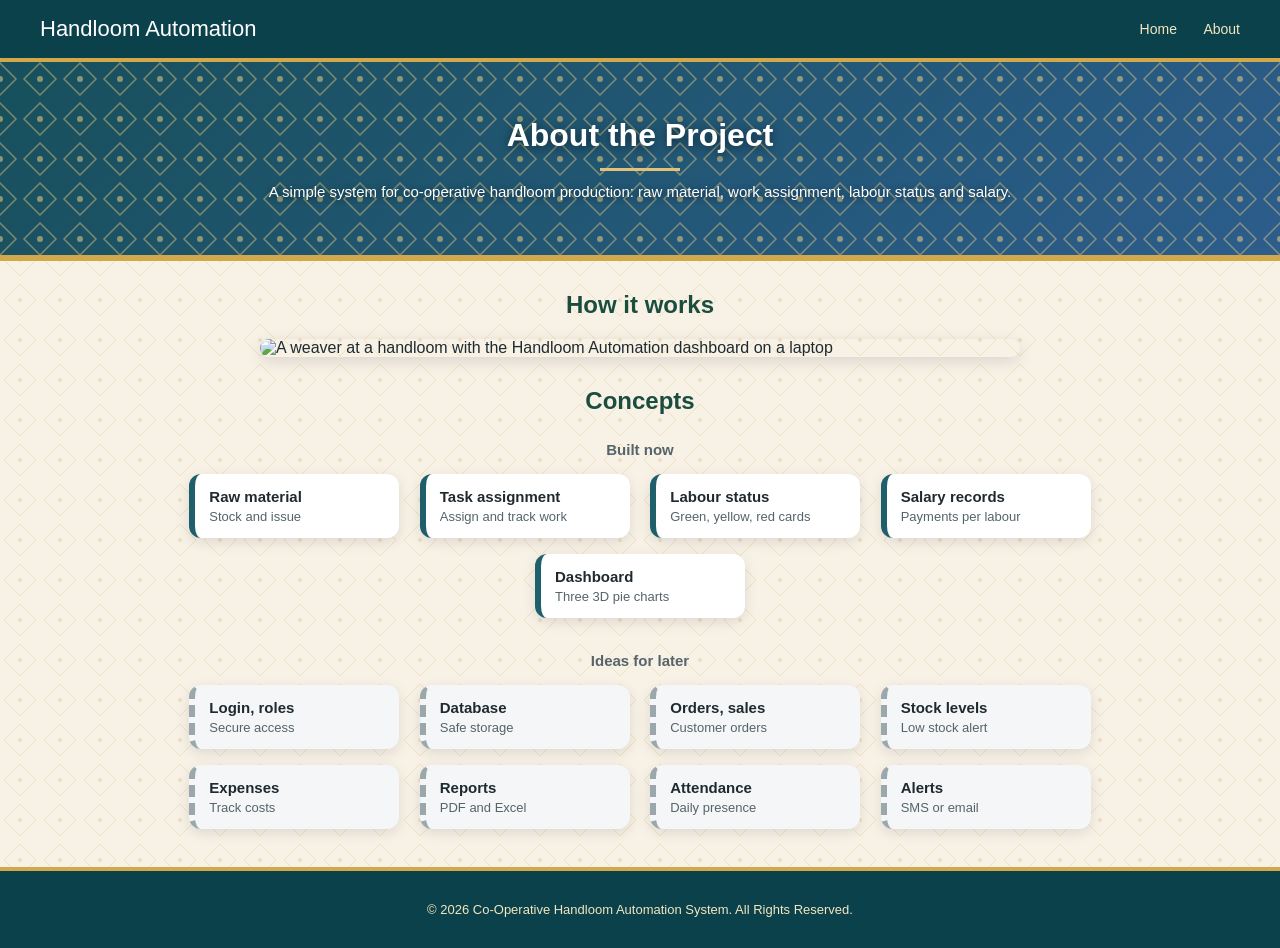
==== about.html @ 0d376936 "Fourth commit" ====
<!DOCTYPE html>
<html lang="en">
<head>
    <meta charset="UTF-8">
    <meta name="viewport" content="width=device-width, initial-scale=1.0">
    <title>About - Handloom Automation</title>
    <link rel="stylesheet" href="style1.css" type="text/css">
    <style>
        .illustration {
    max-width: 760px;
    margin: 0 auto 30px auto;
}
.illustration img {
    display: block;
    width: 100%;
    height: auto;
    border-radius: 14px;
    box-shadow: 0 4px 16px rgba(0, 0, 0, 0.12);
}

.sub-title {
    text-align: center;
    margin: 26px 0 8px 0;
    font-size: 15px;
    color: #55646b;
}
.concepts { text-align: center; }
.concept {
    display: inline-block;
    width: 210px;
    margin: 8px;
    padding: 14px;
    background: white;
    border-left: 6px solid #1f5f6b;
    border-radius: 12px;
    box-shadow: 0 4px 14px rgba(0, 0, 0, 0.10);
    text-align: left;
    vertical-align: top;
}
.concept h4 { margin: 0 0 4px 0; font-size: 15px; }
.concept p { margin: 0; font-size: 13px; color: #55646b; }
.concept.idea {
    background: #f4f6f7;
    border-left: 6px dashed #9aa8ae;
}
    </style>

</head>
<body>

    <header>
        <h1>Handloom Automation</h1>
        <nav>
            <a href="c:/weaver/index.html">Home</a>
            <a href="c:/weaver/about.html">About</a>
        </nav>
    </header>

    <section class="hero">
        <h2>About the Project</h2>
        <div class="zari"></div>
        <p>A simple system for co-operative handloom production: raw material, work assignment, labour status and salary.</p>
    </section>

    <main>
        <h2 class="section-title">How it works</h2>
        <div class="illustration">
            <img src="illustration.svg" alt="A weaver at a handloom with the Handloom Automation dashboard on a laptop">
        </div>

        <h2 class="section-title">Concepts</h2>

        <h3 class="sub-title">Built now</h3>
        <div class="concepts">
            <div class="concept"><h4>Raw material</h4><p>Stock and issue</p></div>
            <div class="concept"><h4>Task assignment</h4><p>Assign and track work</p></div>
            <div class="concept"><h4>Labour status</h4><p>Green, yellow, red cards</p></div>
            <div class="concept"><h4>Salary records</h4><p>Payments per labour</p></div>
            <div class="concept"><h4>Dashboard</h4><p>Three 3D pie charts</p></div>
        </div>

        <h3 class="sub-title">Ideas for later</h3>
        <div class="concepts">
            <div class="concept idea"><h4>Login, roles</h4><p>Secure access</p></div>
            <div class="concept idea"><h4>Database</h4><p>Safe storage</p></div>
            <div class="concept idea"><h4>Orders, sales</h4><p>Customer orders</p></div>
            <div class="concept idea"><h4>Stock levels</h4><p>Low stock alert</p></div>
            <div class="concept idea"><h4>Expenses</h4><p>Track costs</p></div>
            <div class="concept idea"><h4>Reports</h4><p>PDF and Excel</p></div>
            <div class="concept idea"><h4>Attendance</h4><p>Daily presence</p></div>
            <div class="concept idea"><h4>Alerts</h4><p>SMS or email</p></div>
        </div>
    </main>

    <footer>
        <p>&copy; 2026 Co-Operative Handloom Automation System. All Rights Reserved.</p>
    </footer>

</body>
</html>
---- style1.css ----
* { box-sizing: border-box; }

        /* Whole page: soft ivory with a faint gold weave pattern */
        body {
            margin: 0;
            font-family: "Poppins", Arial, sans-serif;
            color: #1f2a30;
            background-color: #f7f1e6;
            background-image: url("data:image/svg+xml,%3Csvg xmlns='http://www.w3.org/2000/svg' width='40' height='40'%3E%3Cpath d='M20 4 L36 20 L20 36 L4 20 Z' fill='none' stroke='%23c9a24a' stroke-width='1' opacity='.22'/%3E%3Ccircle cx='20' cy='20' r='2' fill='%23c9a24a' opacity='.25'/%3E%3C/svg%3E");
        }

        /* ---------- Header ---------- */
        header {
            background: #0b414b;
            padding: 16px 40px;
            overflow: hidden;
            border-bottom: 4px solid #d1a94b;
        }
        header h1 {
            float: left;
            margin: 0;
            font-size: 22px;
            font-weight: 500;
            color: white;
        }
        header nav { float: right; padding-top: 4px; }
        header nav a {
            margin-left: 22px;
            color: #f3e6c0;
            text-decoration: none;
            font-size: 14px;
        }

        /* ---------- Banner: woven saree look ---------- */
        .hero {
            padding: 55px 20px;
            text-align: center;
            color: white;
            border-bottom: 6px solid #d1a94b;
            background-color: #17505c;
            /* 1) your saree.jpg  2) gold weave pattern  3) colour fade */
            background-image:
                url("saree.jpg"),
                url("data:image/svg+xml,%3Csvg xmlns='http://www.w3.org/2000/svg' width='40' height='40'%3E%3Cpath d='M20 4 L36 20 L20 36 L4 20 Z' fill='none' stroke='%23e0c27a' stroke-width='1.5' opacity='.5'/%3E%3Ccircle cx='20' cy='20' r='3' fill='%23e0c27a' opacity='.6'/%3E%3C/svg%3E"),
                linear-gradient(135deg, #17505c, #2c5d8c);
            background-size: cover, 40px 40px, cover;
            background-position: center;
        }
        .hero h2 {
            margin: 0 0 8px 0;
            font-size: 32px;
            font-weight: 600;
            text-shadow: 0 2px 10px rgba(0, 0, 0, 0.5);
        }
        .hero p {
            margin: 0;
            font-size: 15px;
            text-shadow: 0 1px 6px rgba(0, 0, 0, 0.5);
        }
        .hero .zari {
            width: 80px;
            height: 3px;
            margin: 14px auto 12px auto;
            background: #e0c27a;
        }


         .portal-container {
            max-width: 1100px;
            margin: 48px auto;
            padding: 0 16px;
            
        }

        .portal-container .zari {
            width: 80px;
            height: 3px;
            margin: 0px auto 15px auto;
            background: #e0c27a;
        }


        .section-title {
            text-align: center;
            margin-bottom: 20px;
            color: #1b4d3e;
        }

         .cards-wrapper {
            display: flex;
            gap: 32px;
            justify-content: center;
            
        }

        .portal-card {

            /* background-image:
                url("saree.jpg"),
                url("data:image/svg+xml,%3Csvg xmlns='http://www.w3.org/2000/svg' width='40' height='40'%3E%3Cpath d='M20 4 L36 20 L20 36 L4 20 Z' fill='none' stroke='%23e0c27a' stroke-width='1.5' opacity='.5'/%3E%3Ccircle cx='20' cy='20' r='3' fill='%23e0c27a' opacity='.6'/%3E%3C/svg%3E"),
                linear-gradient(135deg, #17505c, #2c5d8c);*/
            border-radius: 10px; 
            box-shadow: 0 4px 15px rgba(0,0,0,0.1);
            width: 320px;
            padding: 32px;
            text-align: center;
            border-top: 4px solid #e0c27a; 
            background: white;
        }

        .portal-card:hover {
            transform: translateY(-8px);
        }

        .portal-card h3 {
            color: #1b4d3e;
            margin-bottom: 16px;
            font-size: 24px;
        }

        .portal-card p {
            color: #666;
            margin-bottom: 24px;
            line-height: 1.5;
            font-size: 15.2px;
        }
        .icon {
            font-size: 40px;
        }

        .btn {
            display: inline-block;
            background-color: #27ae60;
            color: white;
            padding: 12.8px 28.8px;
            border-radius: 5px;
            text-decoration: none;
            font-weight: bold;
        }

         .btn-admin{
            display: inline-block;
            background-color: #27ae60;
            color: white;
            padding: 12.8px 28.8px;
            border-radius: 5px;
            text-decoration: none;
            font-weight: bold;
        }

        .btn:hover {
            background-color: #219150;
        }

        .btn-admin {
            background-color: #e67e22;
        }

        .btn-admin:hover {
            background-color: #d35400;
        }

        /* ---------- Main ---------- */
        main {
            width: 92%;
            max-width: 1000px;
            margin: 30px auto;
        }

       
        /* ---------- Footer ---------- */
        footer {
            padding: 18px;
            background: #0b414b;
            border-top: 4px solid #d1a94b;
            color: #f3e6c0;
            text-align: center;
            font-size: 13px;
        }

        /* ---------- Phones ---------- */
        @media (max-width: 700px) {
            .chart { width: 94%; }
            header h1, header nav { float: none; }
            header { text-align: center; padding: 14px 16px; }
            header nav { padding-top: 8px; }
            header nav a { margin: 0 10px; }
            .banner h2 { font-size: 26px; }
        }
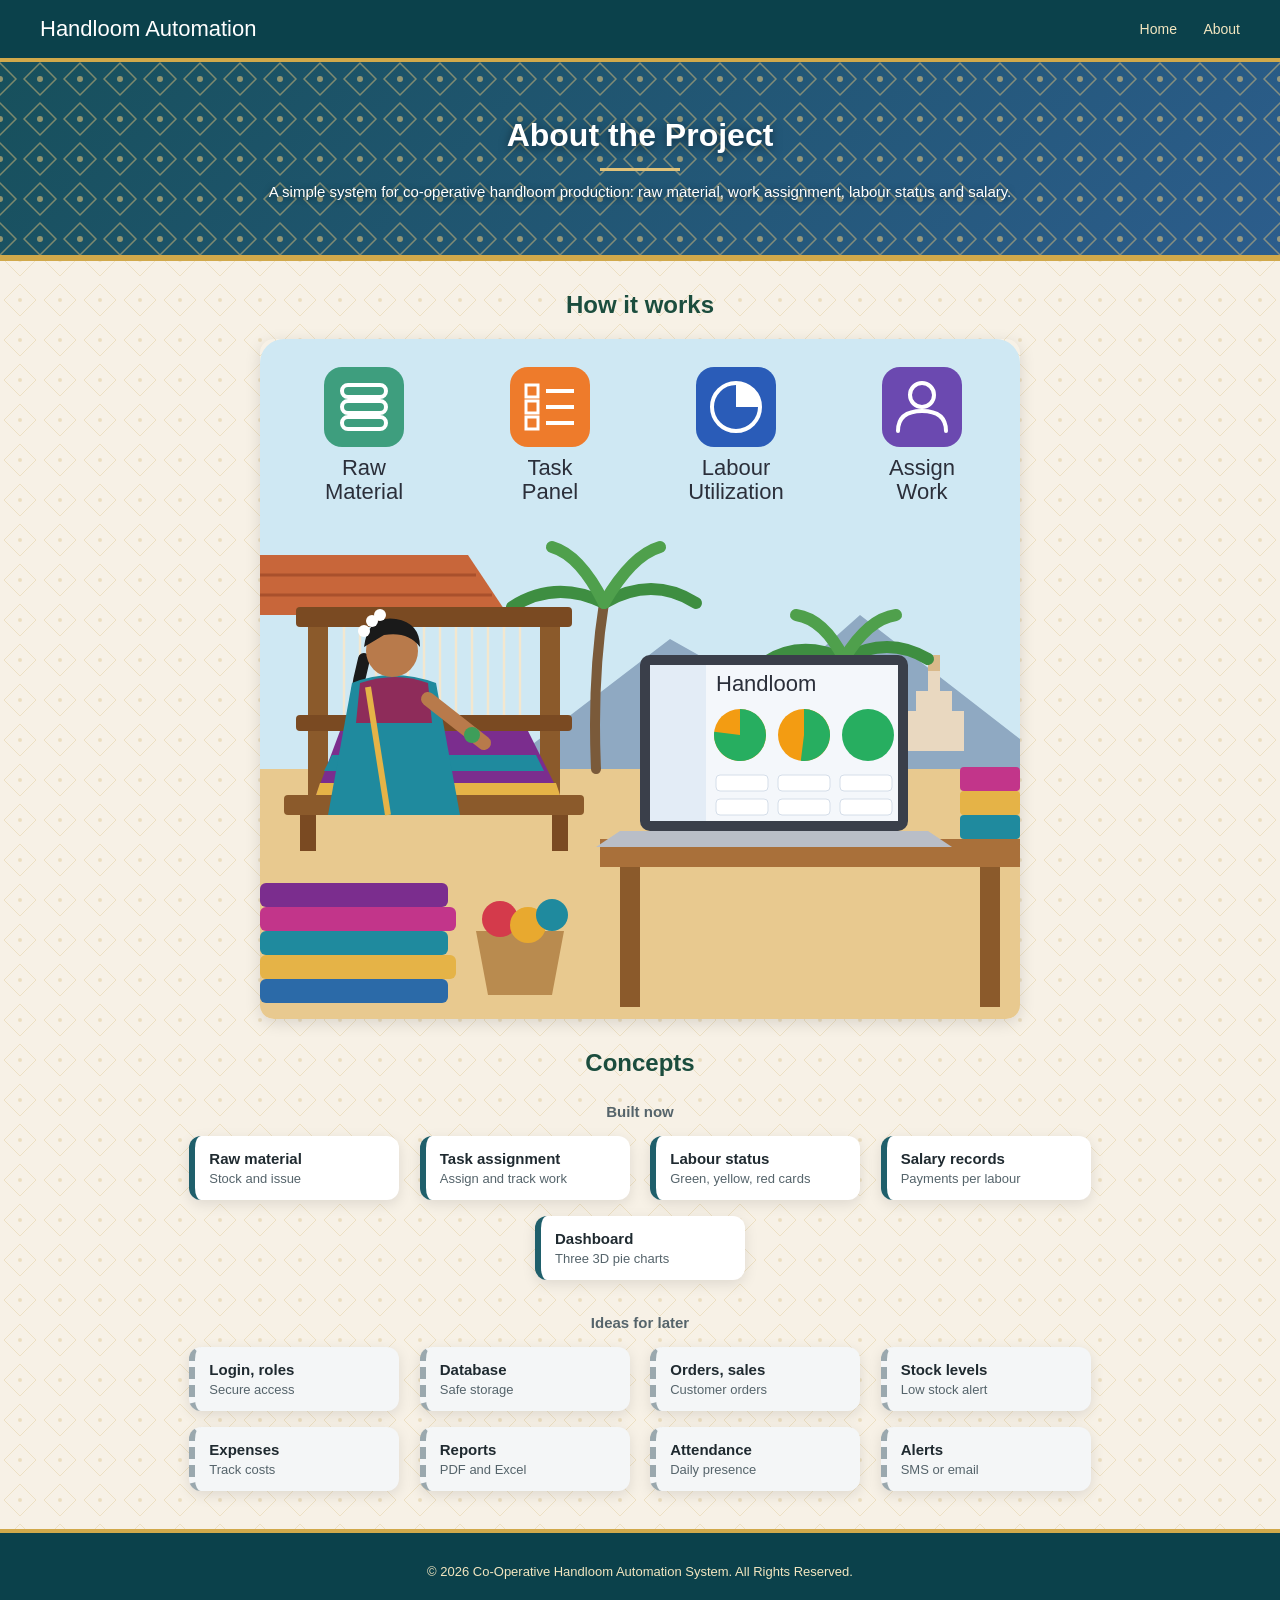
==== commit 01ef22c2: "Update about.html" ====
--- a/about.html
+++ b/about.html
@@ -51,8 +51,8 @@
     <header>
         <h1>Handloom Automation</h1>
         <nav>
-            <a href="c:/weaver/index.html">Home</a>
-            <a href="c:/weaver/about.html">About</a>
+            <a href="index.html">Home</a>
+            <a href="about.html">About</a>
         </nav>
     </header>
 
@@ -97,4 +97,4 @@
     </footer>
 
 </body>
-</html>+</html>
